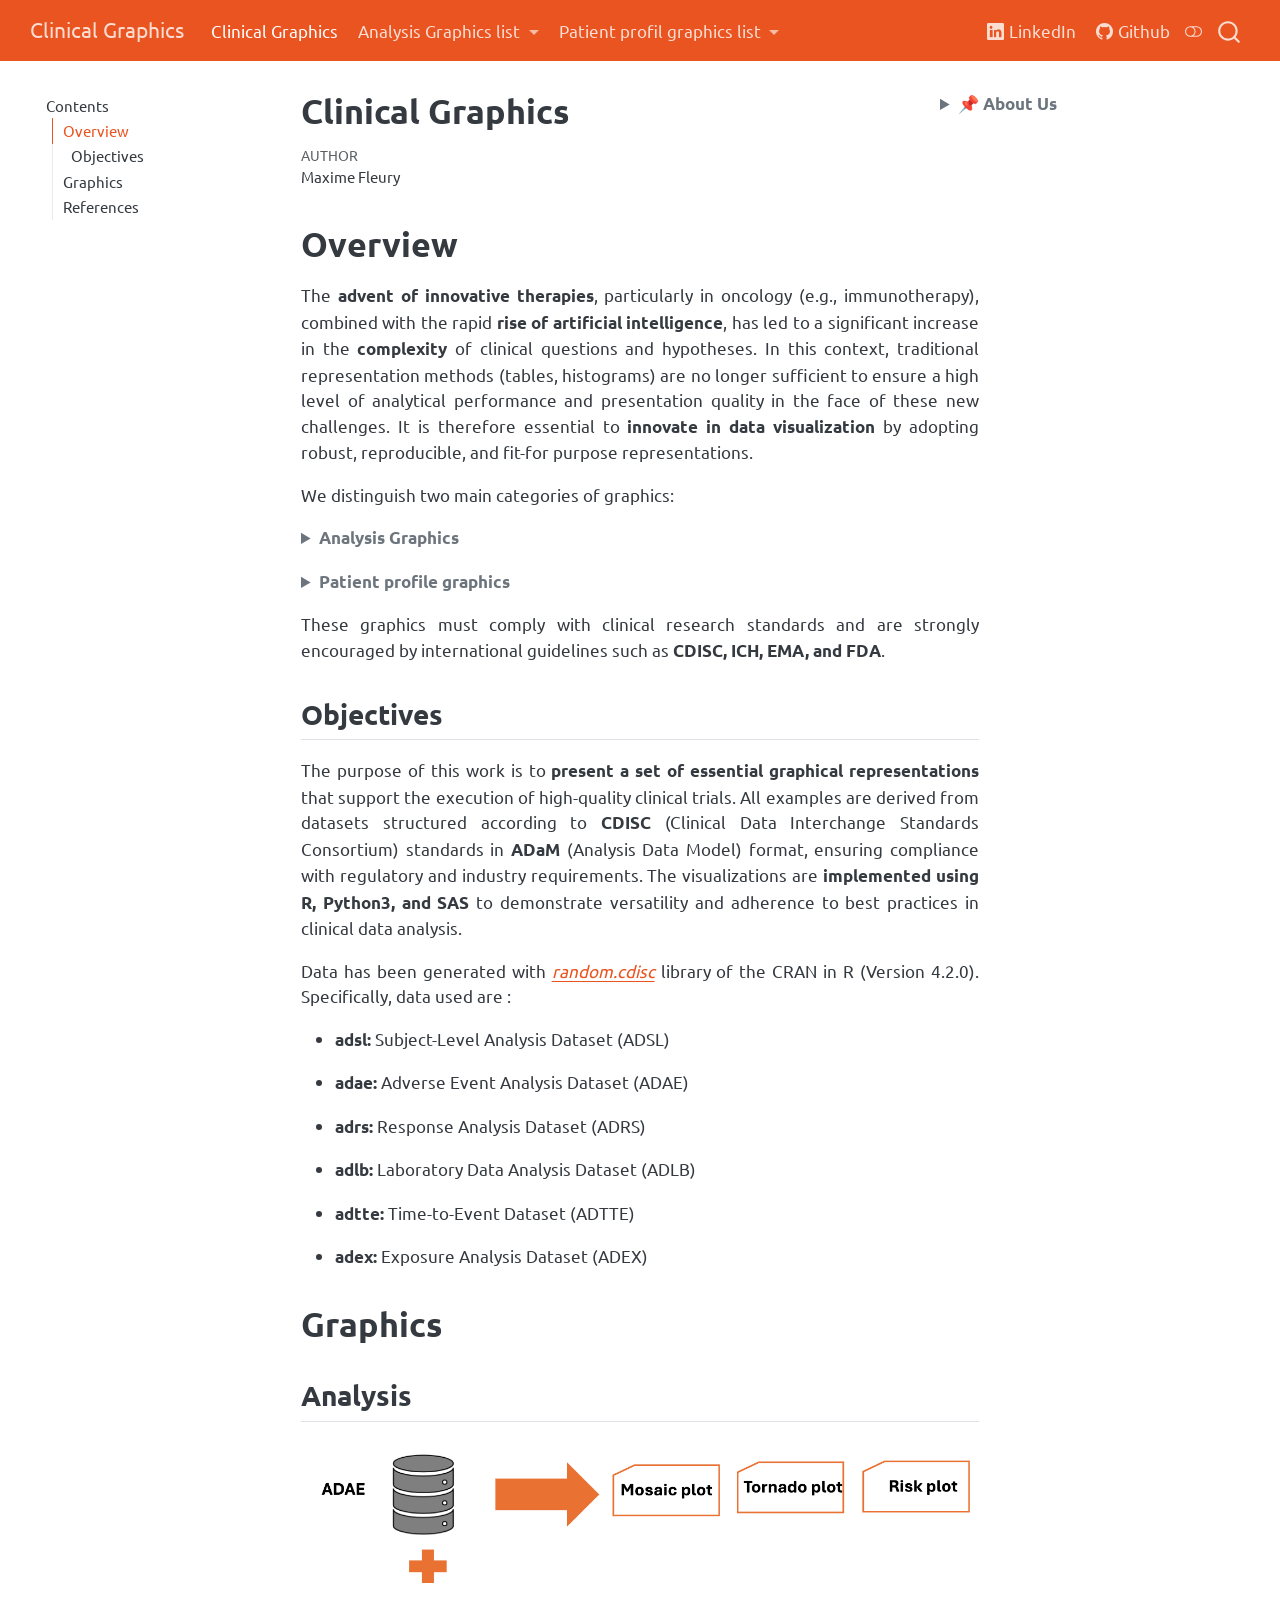
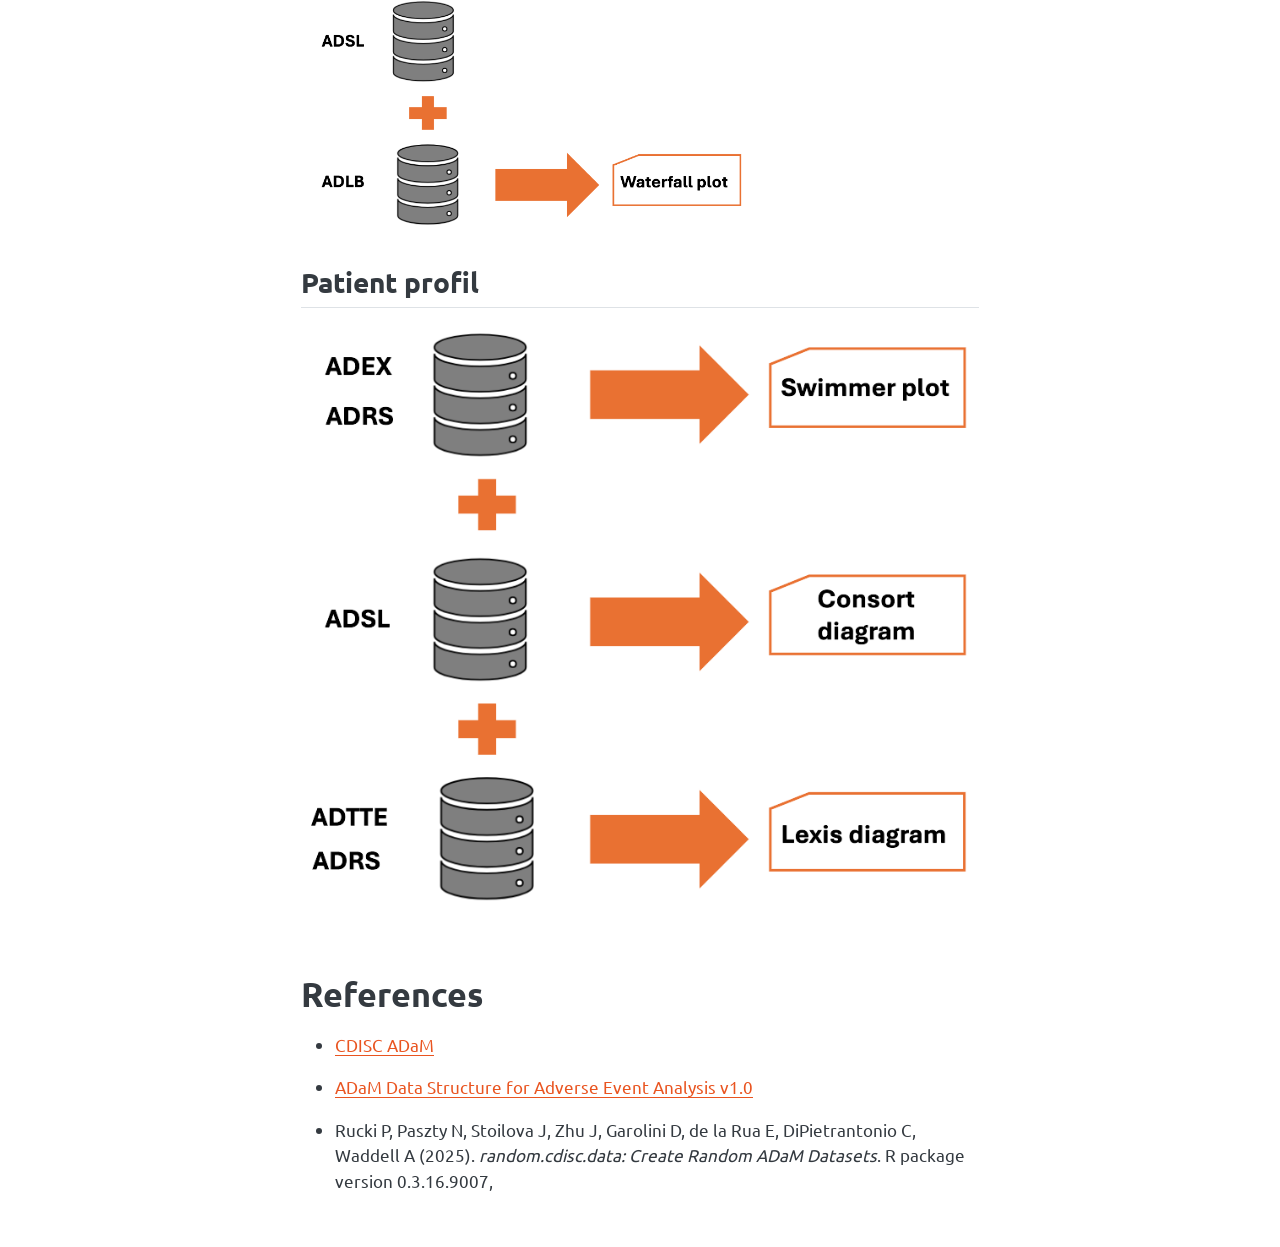
==== docs/index.html @ ddae35d4 "test" ====
<html xmlns="http://www.w3.org/1999/xhtml">    
  <head>      
    <title>Redirect to graphics_theoric_interest.html</title>      
    <meta http-equiv="refresh" content="0;URL='graphics_theoric_interest.html'" />    
  </head>    
  <body> 
  </body>  
</html>
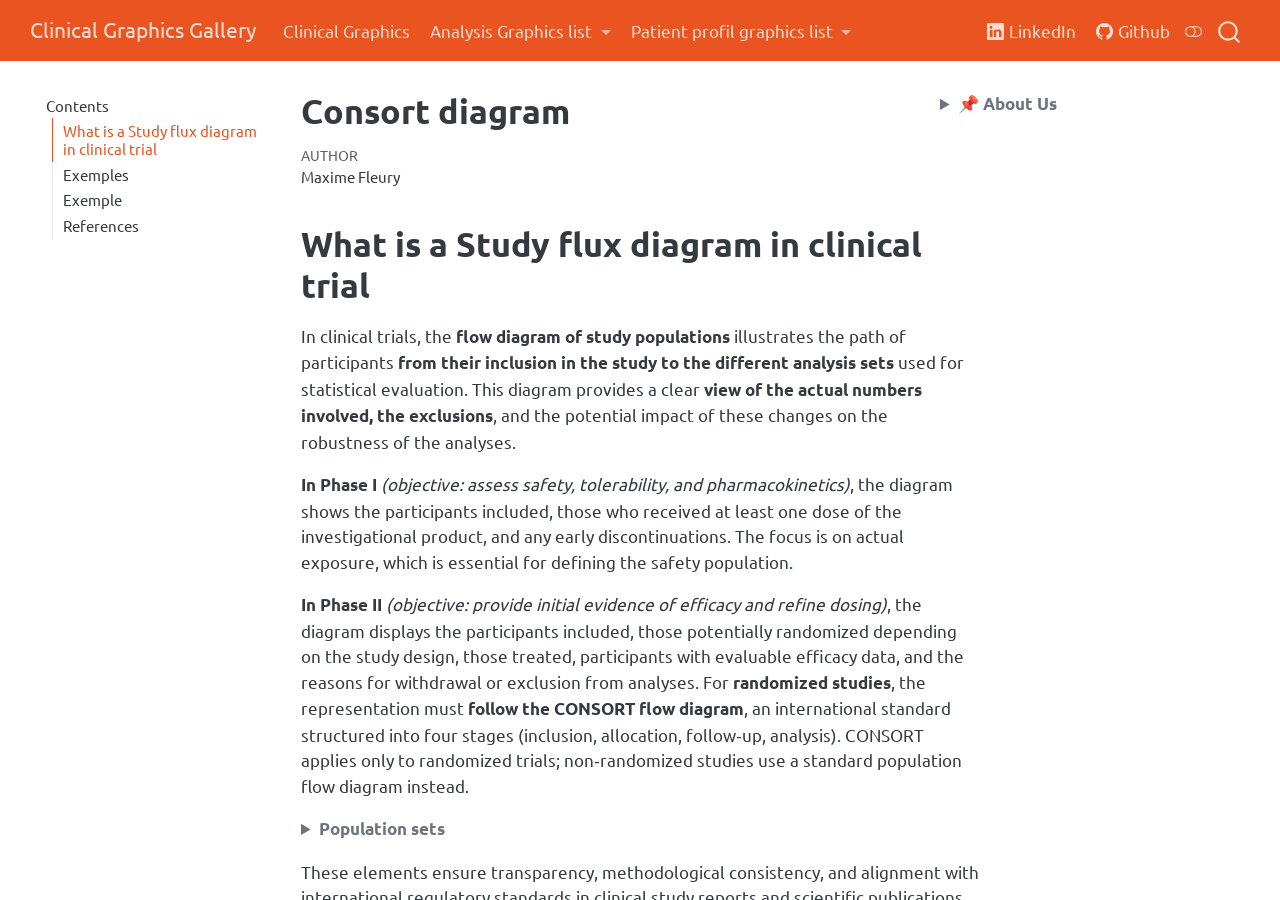
==== commit 43e0b1a0: "new version" ====
--- a/docs/index.html
+++ b/docs/index.html
@@ -1,7 +1,7 @@
 <html xmlns="http://www.w3.org/1999/xhtml">    
   <head>      
-    <title>Redirect to graphics_theoric_interest.html</title>      
-    <meta http-equiv="refresh" content="0;URL='graphics_theoric_interest.html'" />    
+    <title>Redirect to consort_diagram_page.html</title>      
+    <meta http-equiv="refresh" content="0;URL='consort_diagram_page.html'" />    
   </head>    
   <body> 
   </body>  
